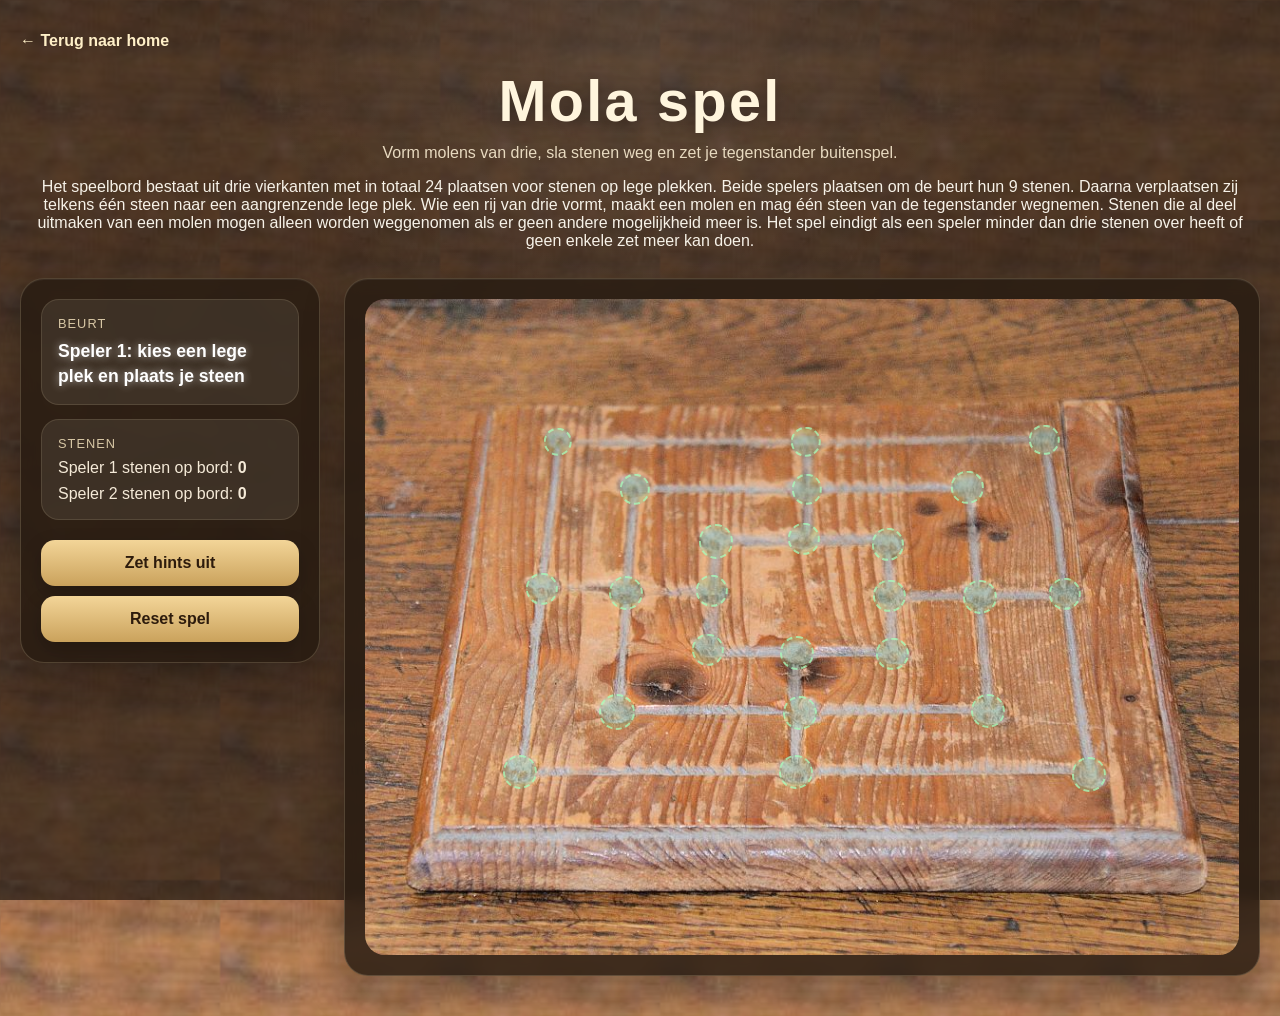
==== mola/index.html @ 5719d706 "Add files via upload" ====
<!DOCTYPE html>
<html lang="nl">
<head>
  <meta charset="UTF-8" />
  <meta name="viewport" content="width=device-width, initial-scale=1.0" />
  <title>Mola spel</title>
  <link rel="stylesheet" href="style.css" />
  <link rel="icon" href="favicon.ico" type="image/x-icon">
</head>
<body>
  <div class="page-overlay"></div>

  <main class="app">
    <a href="../index.html" class="back-link">← Terug naar home</a>
    <header class="topbar">
      <h1>Mola spel</h1>
      <p class="subtitle">Vorm molens van drie, sla stenen weg en zet je tegenstander buitenspel.</p>
      <p>
        Het speelbord bestaat uit drie vierkanten met in totaal 24 plaatsen voor stenen op lege plekken.
        Beide spelers plaatsen om de beurt hun 9 stenen. Daarna verplaatsen zij
        telkens één steen naar een aangrenzende lege plek. Wie een rij van drie
        vormt, maakt een molen en mag één steen van de tegenstander wegnemen.
        Stenen die al deel uitmaken van een molen mogen alleen worden weggenomen
        als er geen andere mogelijkheid meer is. Het spel eindigt als een speler
        minder dan drie stenen over heeft of geen enkele zet meer kan doen.
      </p>
    </header>

    <section class="game-shell">
      <aside class="info-panel">
        <div class="status-card">
          <span class="label">Beurt</span>
          <div id="turnText" class="value player-1">Speler 1 legt een steen</div>
        </div>

        <div class="status-card small">
          <span class="label">Stenen</span>
          <div class="stone-counts">
            <div>Speler 1 stenen op bord: <strong id="countP1Board">0</strong></div>
            <div>Speler 2 stenen op bord: <strong id="countP2Board">0</strong></div>
          </div>
        </div>
        <button id="toggleHintsBtn" class="reset-btn">Zet hints uit</button>
        <button id="resetBtn" class="reset-btn">Reset spel</button>
      </aside>

      <section class="board-panel">
        <div id="game">
          <img id="board" src="board.png" alt="Mola bord" />
          <div id="holes"></div>
          <div id="pieces"></div>
        </div>
      </section>
    </section>
  </main>

  <div id="winModal" class="modal hidden">
    <div class="modal-card">
      <h2>Spel afgelopen</h2>
      <p id="winMessage">Speler 1 wint!</p>
      <button id="playAgainBtn" class="modal-btn">Opnieuw spelen</button>
    </div>
  </div>

  <script src="script.js"></script>
</body>
</html>
---- mola/style.css ----
* {
  box-sizing: border-box;
}

body {
  margin: 0;
  min-height: 100vh;
  font-family: Arial, Helvetica, sans-serif;
  color: #f7f2e8;
  background-image: url("tile.png");
  background-repeat: repeat;
  background-size: 220px;
  position: relative;
}

.page-overlay {
  position: fixed;
  inset: 0;
  background:
    radial-gradient(circle at top, rgba(255,255,255,0.08), transparent 35%),
    rgba(18, 14, 10, 0.62);
  pointer-events: none;
}

.app {
  position: relative;
  z-index: 1;
  max-width: 1280px;
  margin: 0 auto;
  padding: 32px 20px 40px;
}

.topbar {
  text-align: center;
  margin-bottom: 28px;
}

.topbar h1 {
  margin: 0;
  font-size: clamp(2.2rem, 5vw, 3.6rem);
  letter-spacing: 0.04em;
  color: #fff5dd;
  text-shadow: 0 4px 18px rgba(0, 0, 0, 0.35);
}

.subtitle {
  margin: 10px 0 0;
  color: #e8dac0;
  font-size: 1rem;
}

.game-shell {
  display: grid;
  grid-template-columns: 300px 1fr;
  gap: 24px;
  align-items: start;
}

.info-panel,
.board-panel {
  background: rgba(40, 28, 18, 0.82);
  border: 1px solid rgba(255, 233, 186, 0.18);
  border-radius: 24px;
  box-shadow:
    0 14px 40px rgba(0, 0, 0, 0.28),
    inset 0 1px 0 rgba(255,255,255,0.06);
  backdrop-filter: blur(8px);
}

.info-panel {
  padding: 20px;
}

.status-card {
  background: rgba(255, 248, 234, 0.08);
  border: 1px solid rgba(255, 233, 186, 0.12);
  border-radius: 18px;
  padding: 16px;
  margin-bottom: 14px;
}

.status-card.small {
  margin-bottom: 20px;
}

.label {
  display: block;
  font-size: 0.8rem;
  text-transform: uppercase;
  letter-spacing: 0.08em;
  color: #d8c7a5;
  margin-bottom: 8px;
}

.value {
  font-size: 1.1rem;
  font-weight: 700;
  color: #fff5dd;
  line-height: 1.4;
}

.value.player-1 {
  color: #ffffff;
  text-shadow: 0 0 8px rgba(255,255,255,0.6);
}

.value.player-2 {
  color: #111111;
  text-shadow: 0 0 6px rgba(0,0,0,0.6);
}

.stone-counts {
  display: grid;
  gap: 8px;
  color: #f5ead8;
}

.reset-btn,
.modal-btn {
  width: 100%;
  border: none;
  border-radius: 14px;
  padding: 14px 18px;
  font-size: 1rem;
  font-weight: 700;
  cursor: pointer;
  transition: transform 0.15s ease, opacity 0.15s ease, box-shadow 0.15s ease;
  background: linear-gradient(180deg, #f3d598, #caa25c);
  color: #2d1b0c;
  box-shadow: 0 8px 20px rgba(0, 0, 0, 0.22);
}

.reset-btn:hover,
.modal-btn:hover {
  transform: translateY(-1px);
  opacity: 0.96;
}

.board-panel {
  padding: 20px;
  display: flex;
  justify-content: center;
  align-items: center;
}

#game {
  position: relative;
  width: min(100%, 920px);
  aspect-ratio: 920 / 690;
  border-radius: 20px;
  overflow: hidden;
}

#board {
  position: absolute;
  inset: 0;
  width: 100%;
  height: 100%;
  display: block;
  pointer-events: none;
  z-index: 1;
  user-select: none;
}

#holes {
  position: absolute;
  inset: 0;
  z-index: 2;
}

#pieces {
  position: absolute;
  inset: 0;
  z-index: 3;
  pointer-events: none;
}

.hole {
  position: absolute;
  transform: translate(-50%, -50%);
  border-radius: 50%;
  cursor: pointer;
  box-sizing: border-box;
  background: rgba(255, 220, 120, 0.14);
  border: 2px dashed rgba(255, 227, 160, 0.4);
  transition: opacity 0.15s ease, transform 0.15s ease, background 0.15s ease;
}

.hole:hover {
  background: rgba(255, 220, 120, 0.22);
  transform: translate(-50%, -50%) scale(1.03);
}

.hole.valid-target {
  background: rgba(128, 220, 160, 0.22);
  border-color: rgba(170, 255, 190, 0.7);
}

.hole.occupied {
  pointer-events: none;
  opacity: 0;
}

.piece {
  position: absolute;
  width: clamp(34px, 5.2vw, 52px);
  height: clamp(34px, 5.2vw, 52px);
  transform: translate(-50%, -50%);
  cursor: pointer;
  z-index: 3;
  transition: transform 0.15s ease, filter 0.15s ease;
  user-select: none;
  -webkit-user-drag: none;
  pointer-events: auto;
  object-fit: contain;
}

/* desktop/default */
.piece[data-player="1"] {
  filter: drop-shadow(0 6px 10px rgba(0,0,0,0.35));
}

.piece[data-player="2"] {
  filter: drop-shadow(0 6px 10px rgba(0,0,0,0.6));
}

.piece:hover {
  transform: translate(-50%, -50%) scale(1.08);
}

.piece.selected {
  transform: translate(-50%, -50%) scale(1.25);
}

.piece[data-player="1"].selected {
  filter:
    drop-shadow(0 0 0.35rem rgba(255, 240, 180, 0.85))
    drop-shadow(0 8px 14px rgba(0,0,0,0.45));
}

.piece[data-player="2"].selected {
  filter:
    drop-shadow(0 0 0.35rem rgba(255, 240, 180, 0.85))
    drop-shadow(0 8px 14px rgba(0,0,0,0.65));
}

.piece[data-player="1"].removable {
  filter:
    drop-shadow(0 0 0.5rem rgba(255, 110, 110, 0.95))
    drop-shadow(0 8px 14px rgba(0,0,0,0.45));
}

.piece[data-player="2"].removable {
  filter:
    drop-shadow(0 0 0.5rem rgba(255, 110, 110, 0.95))
    drop-shadow(0 8px 14px rgba(0,0,0,0.65));
}

.modal {
  position: fixed;
  inset: 0;
  z-index: 10;
  display: grid;
  place-items: center;
  background: rgba(0, 0, 0, 0.55);
  padding: 20px;
}

.modal.hidden {
  display: none;
}

.modal-card {
  width: min(420px, 100%);
  background: linear-gradient(180deg, #3d2a1c, #24170f);
  color: #fff6e7;
  border: 1px solid rgba(255, 231, 187, 0.18);
  border-radius: 22px;
  padding: 28px 24px;
  text-align: center;
  box-shadow: 0 22px 60px rgba(0, 0, 0, 0.38);
}

.modal-card h2 {
  margin: 0 0 12px;
  font-size: 1.8rem;
}

.modal-card p {
  margin: 0 0 20px;
  color: #ead9bb;
  font-size: 1.05rem;
}

@media (max-width: 900px) {
  .game-shell {
    grid-template-columns: 1fr;
  }

  .info-panel {
    order: 2;
  }

  .board-panel {
    order: 1;
  }

  .piece {
    width: clamp(40px, 6vw, 64px);
    height: clamp(40px, 6vw, 64px);
  }

  .piece[data-player="1"] {
    filter:
      brightness(1)
      drop-shadow(0 6px 10px rgba(0,0,0,0.35));
  }

  .piece[data-player="2"] {
    filter:
      brightness(0.72)
      drop-shadow(0 6px 10px rgba(0,0,0,0.65));
  }

  .piece[data-player="1"].selected {
    filter:
      brightness(1)
      drop-shadow(0 0 0.35rem rgba(255, 240, 180, 0.85))
      drop-shadow(0 8px 14px rgba(0,0,0,0.45));
  }

  .piece[data-player="2"].selected {
    filter:
      brightness(0.72)
      drop-shadow(0 0 0.35rem rgba(255, 240, 180, 0.85))
      drop-shadow(0 8px 14px rgba(0,0,0,0.65));
  }

  .piece[data-player="1"].removable {
    filter:
      brightness(1)
      drop-shadow(0 0 0.5rem rgba(255, 110, 110, 0.95))
      drop-shadow(0 8px 14px rgba(0,0,0,0.45));
  }

  .piece[data-player="2"].removable {
    filter:
      brightness(0.72)
      drop-shadow(0 0 0.5rem rgba(255, 110, 110, 0.95))
      drop-shadow(0 8px 14px rgba(0,0,0,0.65));
  }
}

@media (max-width: 1200px) and (orientation: landscape) {
  .piece {
    width: clamp(32px, 4vw, 52px);
    height: clamp(32px, 4vw, 52px);
  }
}

/* phone */
@media (max-width: 600px) {
  .app {
    padding: 20px 14px 28px;
  }

  .info-panel,
  .board-panel {
    border-radius: 18px;
  }

  .hole {
    transform: translate(-50%, -50%) scale(0.50);
  }

  .piece {
    width: clamp(18px, 4.5vw, 28px);
    height: clamp(18px, 4.5vw, 28px);
  }

  .piece[data-player="1"] {
    filter:
      brightness(1)
      drop-shadow(0 5px 8px rgba(0,0,0,0.35));
  }

  .piece[data-player="2"] {
    filter:
      brightness(0.72)
      drop-shadow(0 5px 8px rgba(0,0,0,0.75));
  }

  .piece[data-player="1"].selected {
    filter:
      brightness(1)
      drop-shadow(0 0 0.35rem rgba(255, 240, 180, 0.85))
      drop-shadow(0 8px 14px rgba(0,0,0,0.45));
  }

  .piece[data-player="2"].selected {
    filter:
      brightness(0.72)
      drop-shadow(0 0 0.35rem rgba(255, 240, 180, 0.85))
      drop-shadow(0 8px 14px rgba(0,0,0,0.75));
  }

  .piece[data-player="1"].removable {
    filter:
      brightness(1)
      drop-shadow(0 0 0.5rem rgba(255, 110, 110, 0.95))
      drop-shadow(0 8px 14px rgba(0,0,0,0.45));
  }

  .piece[data-player="2"].removable {
    filter:
      brightness(0.72)
      drop-shadow(0 0 0.5rem rgba(255, 110, 110, 0.95))
      drop-shadow(0 8px 14px rgba(0,0,0,0.75));
  }
}

/* phone landscape */
@media (max-width: 900px) and (max-height: 500px) and (orientation: landscape) {
  .app {
    padding: 14px 12px 20px;
  }

  .topbar {
    margin-bottom: 14px;
  }

  .topbar h1 {
    font-size: clamp(1.5rem, 3vw, 2.1rem);
  }

  .subtitle {
    font-size: 0.92rem;
  }

  .game-shell {
    grid-template-columns: 190px 1fr;
    gap: 12px;
    align-items: start;
  }

  .info-panel {
    order: 1;
    padding: 14px;
  }

  .board-panel {
    order: 2;
    padding: 10px;
    align-items: flex-start;
  }

  #game {
    width: min(100%, calc((100dvh - 30px) * 1.3333));
    max-width: 100%;
    aspect-ratio: 920 / 690;
  }

  .piece {
    width: clamp(18px, 4.5vw, 28px);
    height: clamp(18px, 4.5vw, 28px);
  }

  .hole {
    transform: translate(-50%, -50%) scale(0.8);
  }

  .hole:hover {
    transform: translate(-50%, -50%) scale(0.92);
  }

  .hole.valid-target:hover {
    transform: translate(-50%, -50%) scale(0.92);
  }

  .status-card {
    padding: 12px;
    margin-bottom: 10px;
  }

  .reset-btn,
  .modal-btn {
    padding: 10px 14px;
    font-size: 0.95rem;
  }
}

.back-link {
  display: inline-block;
  margin-bottom: 18px;
  color: #fff0c8;
  text-decoration: none;
  font-weight: 700;
}

.back-link:hover {
  text-decoration: underline;
}

.reset-btn + .reset-btn {
  margin-top: 10px;
}
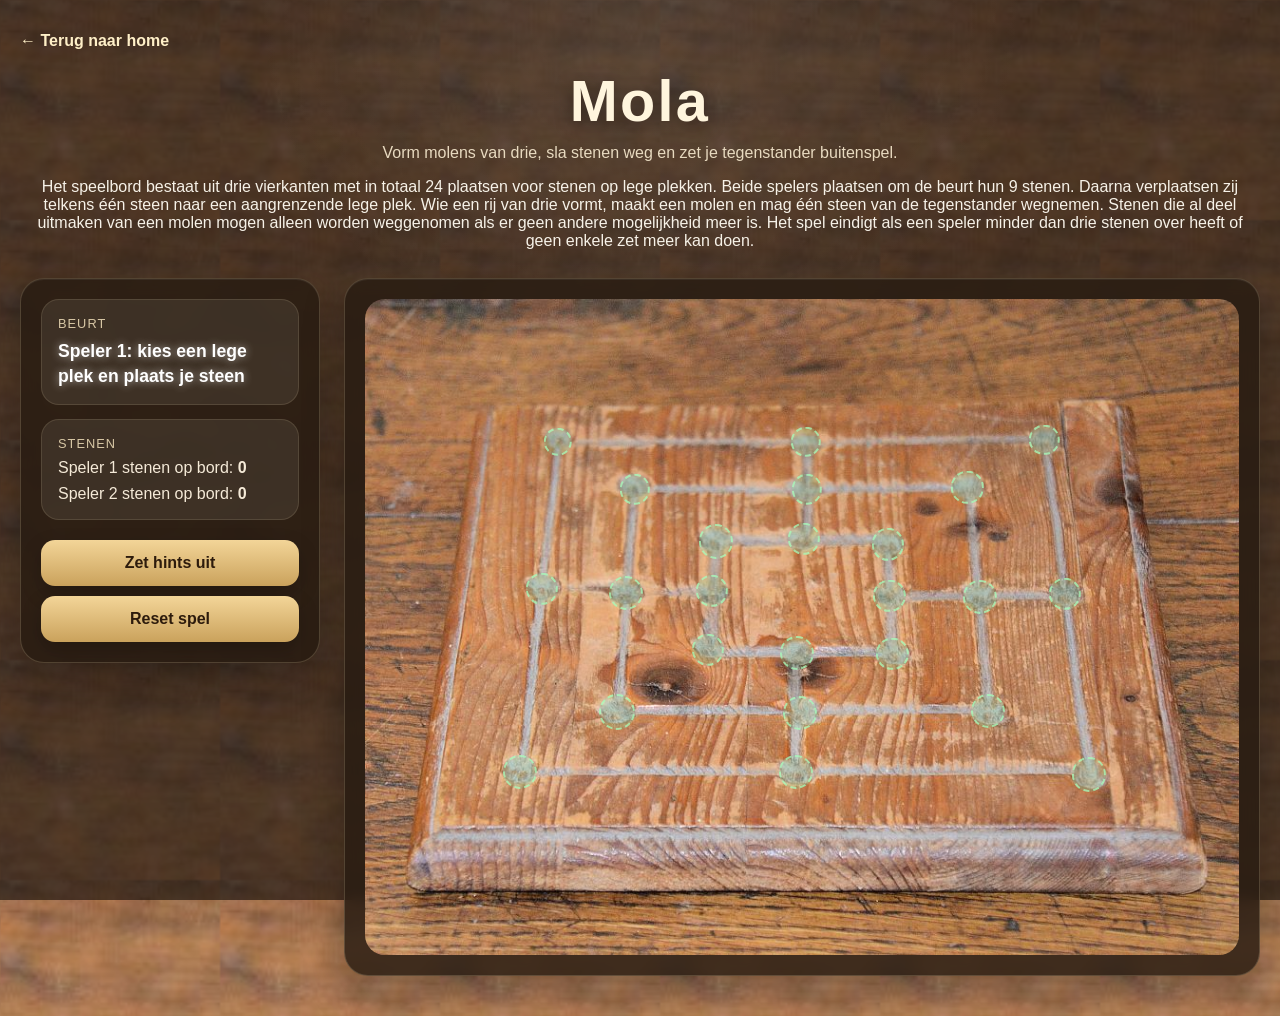
==== commit 10885b20: "Update index.html" ====
--- a/mola/index.html
+++ b/mola/index.html
@@ -3,7 +3,7 @@
 <head>
   <meta charset="UTF-8" />
   <meta name="viewport" content="width=device-width, initial-scale=1.0" />
-  <title>Mola spel</title>
+  <title>Mola</title>
   <link rel="stylesheet" href="style.css" />
   <link rel="icon" href="favicon.ico" type="image/x-icon">
 </head>
@@ -13,7 +13,7 @@
   <main class="app">
     <a href="../index.html" class="back-link">← Terug naar home</a>
     <header class="topbar">
-      <h1>Mola spel</h1>
+      <h1>Mola</h1>
       <p class="subtitle">Vorm molens van drie, sla stenen weg en zet je tegenstander buitenspel.</p>
       <p>
         Het speelbord bestaat uit drie vierkanten met in totaal 24 plaatsen voor stenen op lege plekken.
